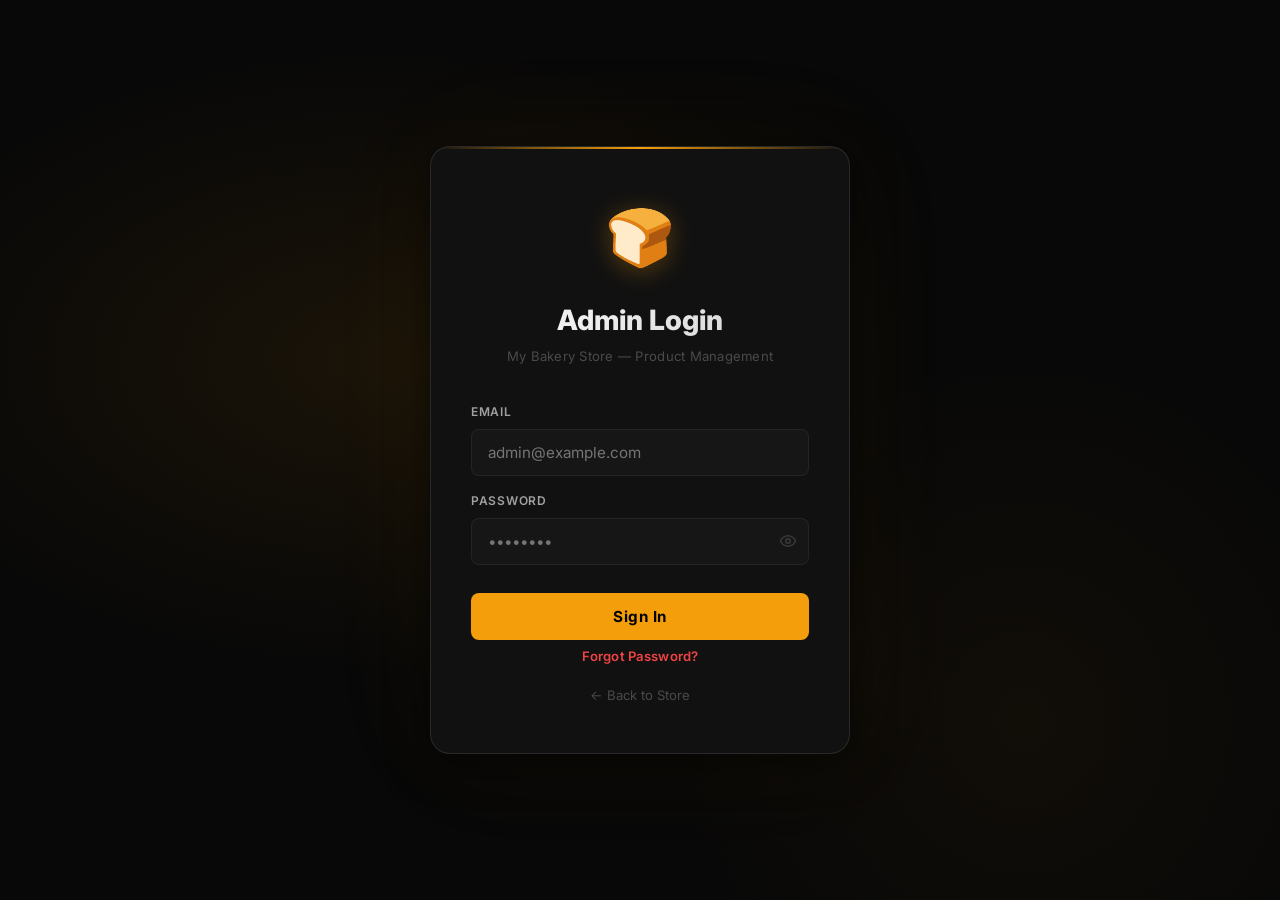
==== admin.html @ 483d3523 "feat(admin): add full admin panel with Firebase auth and product management - admin.html: dark-theme" ====
<!DOCTYPE html>
<html lang="en">

<head>
    <meta charset="UTF-8">
    <meta name="viewport" content="width=device-width, initial-scale=1.0">
    <title>Admin Panel — My Bakery Store</title>
    <meta name="robots" content="noindex, nofollow">
    <link href="https://fonts.googleapis.com/css2?family=Inter:wght@300;400;500;600;700&display=swap" rel="stylesheet">
    <link rel="stylesheet" href="admin.css">
</head>

<body>

    <!-- ===================== LOGIN SCREEN ===================== -->
    <div id="loginScreen" class="login-screen">
        <div class="login-card">
            <div class="login-logo">🍞</div>
            <h1>Admin Login</h1>
            <p class="login-subtitle">My Bakery Store — Product Management</p>

            <div id="loginError" class="login-error" style="display:none;"></div>

            <form id="loginForm">
                <div class="form-group">
                    <label for="adminEmail">Email</label>
                    <input type="email" id="adminEmail" placeholder="admin@example.com" required autocomplete="email">
                </div>
                <div class="form-group">
                    <label for="adminPassword">Password</label>
                    <div class="password-wrapper">
                        <input type="password" id="adminPassword" placeholder="••••••••" required autocomplete="current-password">
                        <span class="password-toggle" onclick="togglePasswordVisibility('adminPassword', this)" title="Show password"><svg xmlns="http://www.w3.org/2000/svg" width="18" height="18" viewBox="0 0 24 24" fill="none" stroke="currentColor" stroke-width="2" stroke-linecap="round" stroke-linejoin="round"><path d="M2 12s3-7 10-7 10 7 10 7-3 7-10 7-10-7-10-7Z"/><circle cx="12" cy="12" r="3"/></svg></span>
                    </div>
                </div>
                <button type="submit" id="loginBtn" class="login-btn">
                    <span id="loginBtnText">Sign In</span>
                </button>
                <div id="forgotMsg" class="forgot-msg" style="display:none;"></div>
            </form>

            <button type="button" id="forgotPasswordBtn" class="forgot-password-link forgot-password-red">Forgot Password?</button>

            <!-- Forgot Password Confirmation Box (login page) -->
            <div id="forgotConfirmBox" class="forgot-confirm-box" style="display:none;">
                <p>A reset link will be sent to:<br><strong id="forgotConfirmEmailText"></strong></p>
                <div class="forgot-confirm-btns">
                    <button type="button" id="forgotCancelConfirmBtn" class="btn-forgot-cancel">Cancel</button>
                    <button type="button" id="forgotSendBtn" class="btn-forgot-send">Send Reset Link</button>
                </div>
            </div>
            <div id="forgotMsg" class="forgot-msg" style="display:none;"></div>

            <a href="index.html" class="back-to-store-link">
                ← Back to Store
            </a>
        </div>
    </div>

    <!-- ===================== DASHBOARD ===================== -->
    <div id="dashboard" class="dashboard" style="display:none;">

        <!-- TOP HEADER -->
        <header class="admin-header">
            <div class="admin-header-left">
                <div class="admin-logo">🍞</div>
                <div>
                    <div class="admin-title">Bakery Admin</div>
                    <div class="admin-subtitle">Product Management</div>
                </div>
            </div>
            <div class="admin-header-right">
                <!-- Profile dropdown trigger -->
                <div class="admin-profile" id="adminProfile">
                    <div class="admin-avatar" id="adminAvatarBtn">
                        <span class="admin-avatar-icon">👤</span>
                    </div>
                    <div class="admin-profile-info" id="adminAvatarBtn2">
                        <span class="admin-role-badge">ADMIN</span>
                        <span id="adminEmailDisplay" class="admin-user-email"></span>
                    </div>
                    <span class="admin-chevron">▾</span>

                    <!-- Dropdown menu -->
                    <div class="admin-dropdown" id="adminDropdown">
                        <div class="admin-dropdown-header">
                            <div class="dropdown-avatar">👤</div>
                            <div>
                                <div class="dropdown-role">Administrator</div>
                                <div id="adminDropdownEmail" class="dropdown-email"></div>
                            </div>
                        </div>
                        <div class="admin-dropdown-divider"></div>
                        <button class="admin-dropdown-item" id="accountSettingsBtn">
                            <span>⚙️</span> Account Settings
                        </button>
                        <a href="index.html" class="admin-dropdown-item">
                            <span>🏪</span> View Store
                        </a>
                        <div class="admin-dropdown-divider"></div>
                        <button class="admin-dropdown-item danger" id="logoutBtn">
                            <span>🚪</span> Sign Out
                        </button>
                    </div>
                </div>
            </div>
        </header>

        <!-- MAIN CONTENT -->
        <main class="admin-main">

            <!-- STATS ROW -->
            <div class="stats-row">
                <div class="stat-card">
                    <div class="stat-icon">📦</div>
                    <div class="stat-info">
                        <span id="statTotal" class="stat-number">—</span>
                        <span class="stat-label">Total Products</span>
                    </div>
                </div>
                <div class="stat-card in-stock">
                    <div class="stat-icon">✅</div>
                    <div class="stat-info">
                        <span id="statInStock" class="stat-number">—</span>
                        <span class="stat-label">In Stock</span>
                    </div>
                </div>
                <div class="stat-card oos">
                    <div class="stat-icon">🚫</div>
                    <div class="stat-info">
                        <span id="statOutOfStock" class="stat-number">—</span>
                        <span class="stat-label">Out of Stock</span>
                    </div>
                </div>
            </div>

            <!-- ACTION ROW -->
            <div class="action-row">
                <h2 class="section-title">Product Inventory</h2>
                <div class="action-buttons">
                    <button id="seedBtn" class="btn-seed" title="Populate Firestore with all products from the original website">
                        🌱 Seed Initial Products
                    </button>
                    <button id="addProductBtn" class="btn-add">+ Add New Product</button>
                </div>
            </div>

            <!-- FILTER ROW -->
            <div class="admin-filter-row">
                <!-- Honeypot to absorb Chrome's aggressive autofill -->
                <input type="email" name="fake_email" style="display:none" aria-hidden="true" autocomplete="username">
                <input type="password" name="fake_password" style="display:none" aria-hidden="true" autocomplete="current-password">
                
                <input type="text" id="adminSearch" class="admin-search" placeholder="🔍  Search products by name..." 
                       autocomplete="off" spellcheck="false"
                       readonly onfocus="this.removeAttribute('readonly');" 
                       onblur="if(this.value==='') this.setAttribute('readonly', 'readonly');">
                <select id="adminCompanyFilter" class="admin-filter-select">
                    <option value="all">All Categories</option>
                    <!-- dynamically populated -->
                </select>
                <button id="manageCategoriesBtn" class="btn-manage-cat" title="Add or remove categories">
                    ⚙️ <span class="btn-manage-cat-label">Categories</span>
                </button>
            </div>

            <!-- PRODUCT TABLE -->
            <div class="table-container">
                <table class="product-table">
                    <thead>
                        <tr>
                            <th>Image</th>
                            <th>Product Name</th>
                            <th>Price</th>
                            <th>Unit</th>
                            <th>Company</th>
                            <th>Stock</th>
                            <th>Actions</th>
                        </tr>
                    </thead>
                    <tbody id="productTableBody"></tbody>
                </table>
                <div id="tableLoadingState" class="table-state">⏳ Loading products from database…</div>
                <div id="tableEmptyState" class="table-state" style="display:none;">
                    No products found. Click <strong>"Seed Initial Products"</strong> to get started, or add products manually.
                </div>
            </div>

        </main>
    </div>

    <!-- ===================== ADD / EDIT PRODUCT MODAL ===================== -->
    <div id="productModal" class="modal-overlay" style="display:none;" aria-modal="true" role="dialog">
        <div class="modal-card">
            <div class="modal-header">
                <h2 id="modalTitle">Add New Product</h2>
                <button class="modal-close-btn" id="modalCloseBtn" aria-label="Close modal">×</button>
            </div>
            <form id="productForm">
                <input type="hidden" id="productDocId">
                <div class="modal-grid">
                    <div class="form-group">
                        <label for="productName">Product Name *</label>
                        <input type="text" id="productName" placeholder="e.g., Osmania Cookies" required>
                    </div>
                    <div class="form-group">
                        <label for="productPrice">Price (₹) *</label>
                        <input type="number" id="productPrice" placeholder="e.g., 170" min="0" required>
                    </div>
                    <div class="form-group">
                        <label for="productUnit">Unit *</label>
                        <input type="text" id="productUnit" placeholder="e.g., Jar, Packet, Gatta">
                    </div>
                    <div class="form-group">
                        <label for="productCompany">Category / Company</label>
                        <select id="productCompany">
                            <!-- dynamically populated -->
                        </select>
                    </div>
                    <div class="form-group full-width">
                        <label>Product Image</label>
                        <div class="img-upload-area" id="imgUploadArea">
                            <div class="img-preview-wrap" id="imgPreviewWrap" style="display:none;">
                                <img id="imgPreview" src="" alt="Preview" class="img-preview">
                                <button type="button" id="imgRemoveBtn" class="img-remove-btn" title="Remove image">×</button>
                            </div>
                            <div class="img-placeholder" id="imgPlaceholder">
                                <span class="img-upload-icon">📷</span>
                                <span class="img-upload-text">Click or drag & drop to upload</span>
                                <span class="img-upload-sub">JPG, PNG, WEBP — max 5 MB</span>
                            </div>
                            <input type="file" id="productImgFile" accept="image/*" class="img-file-input">
                        </div>
                        <div id="imgUploadProgress" class="img-upload-progress" style="display:none;">
                            <div class="img-progress-bar" id="imgProgressBar"></div>
                        </div>
                        <small id="imgUploadStatus"></small>
                        <!-- Hidden field stores the final URL saved to Firestore -->
                        <input type="hidden" id="productImgSrc">
                    </div>
                    <div class="form-group full-width">
                        <label for="productDescription">Description (optional)</label>
                        <input type="text" id="productDescription" placeholder="e.g., 1 gatta (12 pcs)  |  MRP: 40">
                    </div>
                    <div class="form-group full-width">
                        <label class="toggle-label">
                            <span>In Stock</span>
                            <div class="toggle-switch">
                                <input type="checkbox" id="productInStock" checked>
                                <span class="toggle-slider"></span>
                            </div>
                        </label>
                    </div>
                </div>
                <div class="modal-actions">
                    <button type="button" id="cancelModalBtn" class="btn-cancel">Cancel</button>
                    <button type="submit" id="saveProductBtn" class="btn-save">Save Product</button>
                </div>
            </form>
        </div>
    </div>

    <!-- ===================== DELETE CONFIRM MODAL ===================== -->
    <div id="deleteModal" class="modal-overlay" style="display:none;" aria-modal="true" role="dialog">
        <div class="modal-card modal-small">
            <div class="modal-header">
                <h2>Delete Product</h2>
            </div>
            <p class="delete-confirm-text">
                Are you sure you want to permanently delete <strong id="deleteProductName"></strong>?
                This action <em>cannot</em> be undone.
            </p>
            <div class="modal-actions">
                <button id="cancelDeleteBtn" class="btn-cancel">Cancel</button>
                <button id="confirmDeleteBtn" class="btn-delete-confirm">Yes, Delete</button>
            </div>
        </div>
    </div>

    <!-- ===================== ACCOUNT SETTINGS MODAL ===================== -->
    <div id="accountSettingsModal" class="modal-overlay" style="display:none;" aria-modal="true" role="dialog">
        <div class="modal-card modal-small">
            <div class="modal-header">
                <h2>⚙️ Account Settings</h2>
                <button class="modal-close-btn" id="accountSettingsCloseBtn" aria-label="Close">×</button>
            </div>

            <!-- Tabs -->
            <div class="settings-tabs">
                <button class="settings-tab active" data-tab="email">Update Email</button>
                <button class="settings-tab" data-tab="password">Change Password</button>
            </div>

            <!-- Tab: Update Email -->
            <div class="settings-panel" id="tab-email">
                <div class="settings-field">
                    <label>New Email Address</label>
                    <input type="email" id="newEmailInput" placeholder="new@example.com">
                </div>
                <div class="settings-field">
                    <label>Current Password (required)</label>
                    <div class="password-wrapper">
                        <input type="password" id="reAuthPasswordEmail" placeholder="••••••••" autocomplete="new-password">
                        <span class="password-toggle" onclick="togglePasswordVisibility('reAuthPasswordEmail', this)" title="Show password"><svg xmlns="http://www.w3.org/2000/svg" width="18" height="18" viewBox="0 0 24 24" fill="none" stroke="currentColor" stroke-width="2" stroke-linecap="round" stroke-linejoin="round"><path d="M2 12s3-7 10-7 10 7 10 7-3 7-10 7-10-7-10-7Z"/><circle cx="12" cy="12" r="3"/></svg></span>
                    </div>
                </div>
                <div id="emailSettingsMsg" class="settings-msg"></div>
                <div class="modal-actions">
                    <button type="button" id="cancelAccountBtn" class="btn-cancel">Cancel</button>
                    <button type="button" id="updateEmailBtn" class="btn-save">Update Email</button>
                </div>
            </div>

            <!-- Tab: Change Password -->
            <div class="settings-panel" id="tab-password" style="display:none;">
                <div class="settings-field">
                    <label>Current Password</label>
                    <div class="password-wrapper">
                        <input type="password" id="currentPasswordInput" placeholder="••••••••" autocomplete="new-password">
                        <span class="password-toggle" onclick="togglePasswordVisibility('currentPasswordInput', this)" title="Show password"><svg xmlns="http://www.w3.org/2000/svg" width="18" height="18" viewBox="0 0 24 24" fill="none" stroke="currentColor" stroke-width="2" stroke-linecap="round" stroke-linejoin="round"><path d="M2 12s3-7 10-7 10 7 10 7-3 7-10 7-10-7-10-7Z"/><circle cx="12" cy="12" r="3"/></svg></span>
                    </div>
                </div>
                <div class="settings-field">
                    <label>New Password</label>
                    <div class="password-wrapper">
                        <input type="password" id="newPasswordInput" placeholder="Min 8 chars, letters & numbers" autocomplete="new-password">
                        <span class="password-toggle" onclick="togglePasswordVisibility('newPasswordInput', this)" title="Show password"><svg xmlns="http://www.w3.org/2000/svg" width="18" height="18" viewBox="0 0 24 24" fill="none" stroke="currentColor" stroke-width="2" stroke-linecap="round" stroke-linejoin="round"><path d="M2 12s3-7 10-7 10 7 10 7-3 7-10 7-10-7-10-7Z"/><circle cx="12" cy="12" r="3"/></svg></span>
                    </div>
                </div>
                <div class="settings-field">
                    <label>Confirm New Password</label>
                    <div class="password-wrapper">
                        <input type="password" id="confirmPasswordInput" placeholder="Repeat new password" autocomplete="new-password">
                        <span class="password-toggle" onclick="togglePasswordVisibility('confirmPasswordInput', this)" title="Show password"><svg xmlns="http://www.w3.org/2000/svg" width="18" height="18" viewBox="0 0 24 24" fill="none" stroke="currentColor" stroke-width="2" stroke-linecap="round" stroke-linejoin="round"><path d="M2 12s3-7 10-7 10 7 10 7-3 7-10 7-10-7-10-7Z"/><circle cx="12" cy="12" r="3"/></svg></span>
                    </div>
                </div>
                <div id="passwordSettingsMsg" class="settings-msg"></div>
                <div class="modal-actions">
                    <button type="button" id="cancelAccountBtn2" class="btn-cancel">Cancel</button>
                    <button type="button" id="updatePasswordBtn" class="btn-save">Change Password</button>
                </div>
                <div style="text-align:center; padding: 4px 24px 16px;">
                    <button type="button" id="forgotPasswordModalBtn" class="forgot-password-link forgot-password-red">Forgot Password?</button>
                    <!-- Confirmation box for modal -->
                    <div id="forgotModalConfirmBox" class="forgot-confirm-box" style="display:none;">
                        <p>A reset link will be sent to:<br><strong id="forgotModalConfirmEmailText"></strong></p>
                        <div class="forgot-confirm-btns">
                            <button type="button" id="forgotModalCancelBtn" class="btn-forgot-cancel">Cancel</button>
                            <button type="button" id="forgotModalSendBtn" class="btn-forgot-send">Send Reset Link</button>
                        </div>
                    </div>
                    <div id="forgotPasswordModalMsg" class="forgot-msg" style="display:none; margin: 8px 0 0;"></div>
                </div>
            </div>
        </div>
    </div>

    <!-- ===================== MANAGE CATEGORIES MODAL ===================== -->
    <div id="categoriesModal" class="modal-overlay" style="display:none;" aria-modal="true" role="dialog">
        <div class="modal-card modal-small">
            <div class="modal-header">
                <h2>Manage Categories</h2>
                <button class="modal-close-btn" id="categoriesModalCloseBtn" aria-label="Close">×</button>
            </div>
            <p class="cat-modal-hint">These categories appear as filters and in the product form.</p>
            <div id="categoriesList" class="categories-list">
                <!-- dynamically populated -->
            </div>
            <div class="cat-add-row">
                <input type="text" id="newCategoryInput" class="cat-input" placeholder="e.g., Britannia, Local...">
                <button id="addCategoryBtn" class="btn-add-cat">+ Add</button>
            </div>
            <div class="modal-actions">
                <button id="categoriesModalDoneBtn" class="btn-save">Done</button>
            </div>
        </div>
    </div>

    <!-- ===================== FIREBASE SDKs (compat mode — no npm needed) ===================== -->
    <script src="https://www.gstatic.com/firebasejs/10.14.1/firebase-app-compat.js"></script>
    <script src="https://www.gstatic.com/firebasejs/10.14.1/firebase-firestore-compat.js"></script>
    <script src="https://www.gstatic.com/firebasejs/10.14.1/firebase-auth-compat.js"></script>
    <script src="https://www.gstatic.com/firebasejs/10.14.1/firebase-storage-compat.js"></script>

    <!-- Shared Firebase config + initialisation -->
    <script src="firebase-config.js"></script>

    <!-- Admin panel logic -->
    <script src="admin.js"></script>

</body>

</html>
---- admin.css ----
/* ============================================================
   Admin Panel — My Bakery Store
   Premium dark theme | Full redesign
   ============================================================ */

@import url('https://fonts.googleapis.com/css2?family=Inter:wght@300;400;500;600;700;800&display=swap');

*, *::before, *::after { box-sizing: border-box; margin: 0; padding: 0; }

:root {
    --bg:           #080808;
    --bg-2:         #0f0f0f;
    --bg-card:      #111111;
    --bg-card-2:    #181818;
    --bg-input:     #161616;
    --bg-hover:     #1e1e1e;
    --border:       rgba(255,255,255,0.06);
    --border-light: rgba(255,255,255,0.1);
    --accent:       #f59e0b;
    --accent-dark:  #d97706;
    --accent-glow:  rgba(245,158,11,0.18);
    --danger:       #ef4444;
    --danger-glow:  rgba(239,68,68,0.15);
    --success:      #10b981;
    --success-glow: rgba(16,185,129,0.15);
    --info:         #60a5fa;
    --text:         #f5f5f5;
    --text-sub:     #a0a0a0;
    --text-muted:   #4a4a4a;
    --font:         'Inter', -apple-system, BlinkMacSystemFont, sans-serif;
    --radius:       14px;
    --radius-sm:    8px;
    --radius-lg:    20px;
    --shadow:       0 8px 40px rgba(0,0,0,0.6);
    --shadow-card:  0 2px 16px rgba(0,0,0,0.4);
    --transition:   0.2s ease;
}

html { scroll-behavior: smooth; }

body {
    font-family: var(--font);
    background: var(--bg);
    color: var(--text);
    min-height: 100vh;
    font-size: 14px;
    line-height: 1.5;
    -webkit-font-smoothing: antialiased;
}

/* ============================================================
   SCROLLBAR
   ============================================================ */
::-webkit-scrollbar { width: 6px; height: 6px; }
::-webkit-scrollbar-track { background: var(--bg); }
::-webkit-scrollbar-thumb { background: #2a2a2a; border-radius: 99px; }
::-webkit-scrollbar-thumb:hover { background: #3a3a3a; }

/* ============================================================
   LOGIN SCREEN
   ============================================================ */

.login-screen {
    min-height: 100vh;
    display: flex;
    align-items: center;
    justify-content: center;
    padding: 20px;
    background:
        radial-gradient(ellipse 60% 50% at 30% 40%, rgba(245,158,11,0.08) 0%, transparent 70%),
        radial-gradient(ellipse 40% 60% at 80% 80%, rgba(245,158,11,0.04) 0%, transparent 70%),
        var(--bg);
}

.login-card {
    background: var(--bg-card);
    border: 1px solid var(--border-light);
    border-radius: var(--radius-lg);
    padding: 48px 40px;
    width: 100%;
    max-width: 420px;
    box-shadow: var(--shadow), 0 0 120px rgba(245,158,11,0.06);
    text-align: center;
    position: relative;
    overflow: hidden;
}

.login-card::before {
    content: '';
    position: absolute;
    top: 0; left: 0; right: 0;
    height: 2px;
    background: linear-gradient(90deg, transparent, var(--accent), transparent);
}

.login-logo {
    font-size: 3.5rem;
    display: block;
    margin-bottom: 20px;
    filter: drop-shadow(0 4px 12px rgba(245,158,11,0.3));
}

.login-card h1 {
    font-size: 1.75rem;
    font-weight: 800;
    margin-bottom: 6px;
    background: linear-gradient(135deg, #fff 0%, #d1d1d1 100%);
    -webkit-background-clip: text;
    -webkit-text-fill-color: transparent;
    background-clip: text;
}

.login-subtitle {
    color: var(--text-muted);
    font-size: 0.82rem;
    margin-bottom: 36px;
    letter-spacing: 0.02em;
}

.login-error {
    background: rgba(239,68,68,0.08);
    border: 1px solid rgba(239,68,68,0.25);
    color: #fca5a5;
    padding: 11px 14px;
    border-radius: var(--radius-sm);
    font-size: 0.84rem;
    margin-bottom: 20px;
    text-align: left;
    line-height: 1.5;
}

.login-card .form-group { margin-bottom: 16px; text-align: left; }

.login-card label {
    display: block;
    font-size: 0.75rem;
    font-weight: 600;
    color: var(--text-sub);
    margin-bottom: 8px;
    letter-spacing: 0.06em;
    text-transform: uppercase;
}

.login-card input {
    width: 100%;
    padding: 13px 16px;
    background: var(--bg-input);
    border: 1px solid var(--border);
    border-radius: var(--radius-sm);
    color: var(--text);
    font-size: 0.95rem;
    font-family: var(--font);
    transition: border-color var(--transition), box-shadow var(--transition);
    outline: none;
}

.login-card input:focus {
    border-color: var(--accent);
    box-shadow: 0 0 0 3px var(--accent-glow);
}

/* Fix browser autofill background color */
input:-webkit-autofill,
input:-webkit-autofill:hover, 
input:-webkit-autofill:focus, 
input:-webkit-autofill:active {
    -webkit-box-shadow: 0 0 0 50px #161616 inset !important;
    -webkit-text-fill-color: #f1f1f1 !important;
    transition: background-color 5000s ease-in-out 0s;
}

.password-wrapper {
    position: relative;
    display: flex;
    align-items: center;
    width: 100%;
}
.password-wrapper input {
    padding-right: 40px !important;
}
.password-toggle {
    position: absolute;
    right: 12px;
    cursor: pointer;
    font-size: 1.1rem;
    color: var(--text-muted);
    user-select: none;
    transition: opacity var(--transition);
    display: flex;
    align-items: center;
    justify-content: center;
    height: 100%;
    opacity: 0.7;
}
.password-toggle:hover {
    opacity: 1;
}

.login-btn {
    width: 100%;
    padding: 14px;
    background: var(--accent);
    color: #000;
    border: none;
    border-radius: var(--radius-sm);
    font-size: 0.95rem;
    font-weight: 700;
    cursor: pointer;
    margin-top: 12px;
    font-family: var(--font);
    transition: background var(--transition), transform 0.1s, box-shadow var(--transition);
    letter-spacing: 0.03em;
}

.login-btn:hover { background: var(--accent-dark); box-shadow: 0 4px 20px rgba(245,158,11,0.4); }
.login-btn:active { transform: scale(0.98); }
.login-btn:disabled { opacity: 0.5; cursor: not-allowed; transform: none; box-shadow: none; }

.forgot-password-link {
    display: block;
    width: 100%;
    background: none;
    border: none;
    color: var(--text-muted);
    font-size: 0.82rem;
    font-family: var(--font);
    cursor: pointer;
    padding: 8px 0 0;
    text-align: center;
    transition: color var(--transition);
}
.forgot-password-link:hover { color: var(--accent); }

.forgot-password-red { 
    color: #ef4444 !important;
    font-weight: 600 !important;
    letter-spacing: 0.01em;
    transition: color 0.2s ease, text-shadow 0.2s ease, transform 0.15s ease !important;
    display: inline-block !important;
    width: auto !important;
}
.forgot-password-red:hover { 
    color: #ff7070 !important; 
    text-shadow: 0 0 14px rgba(239, 68, 68, 0.6);
    transform: scale(1.05) !important;
}

.forgot-msg {
    font-size: 0.82rem;
    font-family: var(--font);
    padding: 10px 14px;
    border-radius: var(--radius-sm);
    margin-top: 12px;
    text-align: center;
}
.forgot-msg.success { background: rgba(16,185,129,0.12); color: #10b981; border: 1px solid rgba(16,185,129,0.25); }
.forgot-msg.error   { background: rgba(239,68,68,0.1);  color: #f87171;  border: 1px solid rgba(239,68,68,0.2); }

/* Forgot password confirmation step */
.forgot-confirm-box {
    background: rgba(255,255,255,0.04);
    border: 1px solid var(--border-light);
    border-radius: var(--radius-sm);
    padding: 14px 16px;
    margin-top: 10px;
    font-size: 0.83rem;
    color: var(--text-sub);
    text-align: center;
    line-height: 1.6;
}
.forgot-confirm-box strong {
    color: var(--text);
    word-break: break-all;
}
.forgot-confirm-btns {
    display: flex;
    gap: 8px;
    justify-content: center;
    margin-top: 12px;
}
.btn-forgot-send {
    padding: 7px 16px;
    background: var(--accent);
    color: #000;
    border: none;
    border-radius: var(--radius-sm);
    font-size: 0.8rem;
    font-weight: 700;
    font-family: var(--font);
    cursor: pointer;
    transition: background var(--transition);
}
.btn-forgot-send:hover { background: var(--accent-dark); }
.btn-forgot-send:disabled { opacity: 0.5; cursor: not-allowed; }
.btn-forgot-cancel {
    padding: 7px 14px;
    background: transparent;
    color: var(--text-muted);
    border: 1px solid var(--border);
    border-radius: var(--radius-sm);
    font-size: 0.8rem;
    font-family: var(--font);
    cursor: pointer;
    transition: color var(--transition), border-color var(--transition);
}
.btn-forgot-cancel:hover { color: var(--text); border-color: var(--border-light); }

/* ============================================================
   DASHBOARD LAYOUT
   ============================================================ */

.dashboard { min-height: 100vh; display: flex; flex-direction: column; }

/* ── HEADER ── */
.admin-header {
    background: rgba(17,17,17,0.9);
    backdrop-filter: blur(20px);
    -webkit-backdrop-filter: blur(20px);
    border-bottom: 1px solid var(--border);
    padding: 0 28px;
    height: 60px;
    display: flex;
    align-items: center;
    justify-content: space-between;
    position: sticky;
    top: 0;
    z-index: 200;
}

.admin-header-left { display: flex; align-items: center; gap: 12px; }

.admin-logo {
    width: 36px;
    height: 36px;
    background: linear-gradient(135deg, var(--accent) 0%, var(--accent-dark) 100%);
    border-radius: 10px;
    display: flex;
    align-items: center;
    justify-content: center;
    font-size: 1.2rem;
    box-shadow: 0 4px 12px rgba(245,158,11,0.3);
    flex-shrink: 0;
}

.admin-title {
    font-size: 1rem;
    font-weight: 700;
    color: var(--text);
    line-height: 1.2;
    letter-spacing: -0.01em;
}

.admin-subtitle {
    font-size: 0.68rem;
    color: var(--text-muted);
    letter-spacing: 0.03em;
    font-weight: 400;
}

.admin-header-right { display: flex; align-items: center; }

/* ── Profile Dropdown Trigger ── */
.admin-profile {
    display: flex;
    align-items: center;
    gap: 10px;
    cursor: pointer;
    padding: 6px 10px;
    border-radius: var(--radius-sm);
    border: 1px solid transparent;
    transition: all var(--transition);
    position: relative;
    user-select: none;
}
.admin-profile:hover { background: var(--bg-hover); border-color: var(--border); }

.admin-avatar {
    width: 34px;
    height: 34px;
    border-radius: 50%;
    background: linear-gradient(135deg, var(--accent) 0%, var(--accent-dark) 100%);
    display: flex;
    align-items: center;
    justify-content: center;
    font-size: 1rem;
    flex-shrink: 0;
    box-shadow: 0 2px 8px rgba(245,158,11,0.3);
}

.admin-avatar-icon { line-height: 1; }

.admin-profile-info {
    display: flex;
    flex-direction: column;
    align-items: flex-start;
    gap: 1px;
}

.admin-role-badge {
    font-size: 0.6rem;
    font-weight: 800;
    letter-spacing: 0.12em;
    color: var(--accent);
    line-height: 1;
}

.admin-user-email {
    font-size: 0.73rem;
    color: var(--text-muted);
    max-width: 140px;
    overflow: hidden;
    text-overflow: ellipsis;
    white-space: nowrap;
    line-height: 1;
}

.admin-chevron {
    font-size: 0.7rem;
    color: var(--text-muted);
    transition: transform var(--transition);
    margin-left: -4px;
}
.admin-profile:hover .admin-chevron { color: var(--text-sub); }

/* ── Dropdown Menu ── */
.admin-dropdown {
    position: absolute;
    top: calc(100% + 8px);
    right: 0;
    min-width: 220px;
    background: var(--bg-card);
    border: 1px solid var(--border-light);
    border-radius: var(--radius);
    box-shadow: 0 16px 40px rgba(0,0,0,0.6);
    z-index: 600;
    opacity: 0;
    transform: translateY(-8px) scale(0.97);
    pointer-events: none;
    transition: opacity 0.18s ease, transform 0.18s ease;
    overflow: hidden;
}
.admin-dropdown.open {
    opacity: 1;
    transform: translateY(0) scale(1);
    pointer-events: all;
}

.admin-dropdown-header {
    display: flex;
    align-items: center;
    gap: 12px;
    padding: 16px 16px 12px;
}

.dropdown-avatar {
    width: 40px;
    height: 40px;
    border-radius: 50%;
    background: linear-gradient(135deg, var(--accent) 0%, var(--accent-dark) 100%);
    display: flex;
    align-items: center;
    justify-content: center;
    font-size: 1.2rem;
    flex-shrink: 0;
}

.dropdown-role {
    font-size: 0.78rem;
    font-weight: 700;
    color: var(--text);
}

.dropdown-email {
    font-size: 0.72rem;
    color: var(--text-muted);
    overflow: hidden;
    text-overflow: ellipsis;
    white-space: nowrap;
    max-width: 140px;
}

.admin-dropdown-divider {
    height: 1px;
    background: var(--border);
    margin: 2px 0;
}

.admin-dropdown-item {
    display: flex;
    align-items: center;
    gap: 10px;
    width: 100%;
    padding: 11px 16px;
    background: transparent;
    border: none;
    color: var(--text-sub);
    font-size: 0.84rem;
    font-family: var(--font);
    font-weight: 500;
    cursor: pointer;
    text-align: left;
    text-decoration: none;
    transition: background var(--transition), color var(--transition);
}
.admin-dropdown-item:hover { background: var(--bg-hover); color: var(--text); }
.admin-dropdown-item.danger { color: var(--danger); }
.admin-dropdown-item.danger:hover { background: var(--danger-glow); }

/* ── Back to Store link on login ── */
.back-to-store-link {
    display: block;
    text-align: center;
    margin-top: 20px;
    font-size: 0.82rem;
    color: var(--text-muted);
    text-decoration: none;
    transition: color var(--transition);
}
.back-to-store-link:hover { color: var(--accent); }

/* ── Account Settings Modal ── */
.settings-tabs {
    display: flex;
    gap: 0;
    padding: 0 24px;
    border-bottom: 1px solid var(--border);
    margin-bottom: 20px;
}

.settings-tab {
    padding: 10px 16px;
    background: transparent;
    border: none;
    border-bottom: 2px solid transparent;
    color: var(--text-muted);
    font-size: 0.82rem;
    font-weight: 600;
    cursor: pointer;
    font-family: var(--font);
    transition: color var(--transition), border-color var(--transition);
    white-space: nowrap;
}
.settings-tab:hover { color: var(--text-sub); }
.settings-tab.active { color: var(--accent); border-bottom-color: var(--accent); }

.settings-panel { padding: 0; }

.settings-field {
    display: flex;
    flex-direction: column;
    gap: 7px;
    margin: 0 24px 14px;
}
.settings-field label {
    font-size: 0.72rem;
    font-weight: 700;
    color: var(--text-muted);
    text-transform: uppercase;
    letter-spacing: 0.06em;
}
.settings-field input {
    padding: 10px 13px;
    background: var(--bg-input);
    border: 1px solid var(--border);
    border-radius: var(--radius-sm);
    color: var(--text);
    font-size: 0.88rem;
    font-family: var(--font);
    outline: none;
    transition: border-color var(--transition), box-shadow var(--transition);
    width: 100%;
}
.settings-field input::placeholder { color: var(--text-muted); }
.settings-field input:focus { border-color: var(--accent); box-shadow: 0 0 0 3px var(--accent-glow); }
.settings-field input:disabled { opacity: 0.5; cursor: not-allowed; }

.settings-info-box {
    margin: 0 24px 16px;
    background: rgba(96,165,250,0.08);
    border: 1px solid rgba(96,165,250,0.2);
    border-radius: var(--radius-sm);
    padding: 12px 14px;
    font-size: 0.82rem;
    color: var(--text-sub);
    line-height: 1.6;
}
.settings-info-box strong { color: var(--text); }

.settings-msg {
    margin: 0 24px 8px;
    font-size: 0.82rem;
    min-height: 18px;
    line-height: 1.5;
    border-radius: var(--radius-sm);
    padding: 0;
    transition: all 0.2s;
}
.settings-msg.error   { color: #f87171; }
.settings-msg.success { color: #34d399; }


/* ── MAIN ── */
.admin-main {
    flex: 1;
    padding: 28px 28px 60px;
    max-width: 1440px;
    margin: 0 auto;
    width: 100%;
}

/* ============================================================
   STATS ROW
   ============================================================ */

.stats-row {
    display: grid;
    grid-template-columns: repeat(3, 1fr);
    gap: 14px;
    margin-bottom: 28px;
}

.stat-card {
    background: var(--bg-card);
    border: 1px solid var(--border);
    border-radius: var(--radius);
    padding: 20px 22px;
    display: flex;
    align-items: center;
    gap: 16px;
    transition: border-color var(--transition), transform var(--transition);
    position: relative;
    overflow: hidden;
}

.stat-card::after {
    content: '';
    position: absolute;
    inset: 0;
    border-radius: var(--radius);
    opacity: 0;
    transition: opacity var(--transition);
}

.stat-card:hover { transform: translateY(-1px); }

.stat-card.in-stock { border-color: rgba(16,185,129,0.2); }
.stat-card.in-stock::after { background: radial-gradient(circle at top right, rgba(16,185,129,0.04), transparent 60%); opacity: 1; }

.stat-card.oos { border-color: rgba(239,68,68,0.2); }
.stat-card.oos::after { background: radial-gradient(circle at top right, rgba(239,68,68,0.04), transparent 60%); opacity: 1; }

.stat-icon {
    width: 44px;
    height: 44px;
    border-radius: 12px;
    display: flex;
    align-items: center;
    justify-content: center;
    font-size: 1.3rem;
    flex-shrink: 0;
    background: var(--bg-card-2);
}

.stat-card:not(.in-stock):not(.oos) .stat-icon { background: rgba(245,158,11,0.1); }
.stat-card.in-stock .stat-icon { background: rgba(16,185,129,0.1); }
.stat-card.oos .stat-icon { background: rgba(239,68,68,0.1); }

.stat-info { position: relative; z-index: 1; }

.stat-number {
    display: block;
    font-size: 2rem;
    font-weight: 800;
    line-height: 1;
    margin-bottom: 4px;
    letter-spacing: -0.02em;
}

.stat-card:not(.in-stock):not(.oos) .stat-number { color: var(--accent); }
.stat-card.in-stock .stat-number { color: var(--success); }
.stat-card.oos .stat-number { color: var(--danger); }

.stat-label {
    font-size: 0.68rem;
    color: var(--text-muted);
    text-transform: uppercase;
    letter-spacing: 0.08em;
    font-weight: 600;
}

/* ============================================================
   ACTION ROW
   ============================================================ */

.action-row {
    display: flex;
    align-items: center;
    justify-content: space-between;
    margin-bottom: 16px;
    gap: 12px;
    flex-wrap: wrap;
}

.section-title {
    font-size: 1.1rem;
    font-weight: 700;
    color: var(--text);
    letter-spacing: -0.01em;
}

.action-buttons { display: flex; gap: 10px; align-items: center; }

.btn-add {
    display: inline-flex;
    align-items: center;
    gap: 6px;
    padding: 9px 18px;
    background: var(--accent);
    color: #000;
    border: none;
    border-radius: var(--radius-sm);
    font-size: 0.84rem;
    font-weight: 700;
    cursor: pointer;
    font-family: var(--font);
    transition: background var(--transition), box-shadow var(--transition), transform 0.1s;
    white-space: nowrap;
}
.btn-add:hover { background: var(--accent-dark); box-shadow: 0 4px 18px rgba(245,158,11,0.35); }
.btn-add:active { transform: scale(0.97); }

.btn-seed {
    display: inline-flex;
    align-items: center;
    gap: 6px;
    padding: 9px 18px;
    background: transparent;
    border: 1px solid rgba(16,185,129,0.3);
    color: var(--success);
    border-radius: var(--radius-sm);
    font-size: 0.84rem;
    font-weight: 500;
    cursor: pointer;
    font-family: var(--font);
    transition: all var(--transition);
    white-space: nowrap;
}
.btn-seed:hover { background: var(--success-glow); border-color: var(--success); }
.btn-seed:disabled { opacity: 0.4; cursor: not-allowed; }

/* ============================================================
   FILTER ROW
   ============================================================ */

.admin-filter-row {
    display: flex;
    gap: 10px;
    margin-bottom: 16px;
}

.admin-search {
    flex: 1;
    padding: 10px 14px;
    background: var(--bg-card);
    border: 1px solid var(--border);
    border-radius: var(--radius-sm);
    color: var(--text);
    font-size: 0.88rem;
    font-family: var(--font);
    transition: border-color var(--transition), box-shadow var(--transition);
    outline: none;
    min-width: 0;
}
.admin-search::placeholder { color: var(--text-muted); }
.admin-search:focus { border-color: var(--accent); box-shadow: 0 0 0 3px var(--accent-glow); }

.admin-filter-select {
    padding: 10px 14px;
    background: var(--bg-card);
    border: 1px solid var(--border);
    border-radius: var(--radius-sm);
    color: var(--text);
    font-size: 0.88rem;
    font-family: var(--font);
    cursor: pointer;
    outline: none;
    transition: border-color var(--transition);
    min-width: 140px;
}
.admin-filter-select:focus { border-color: var(--accent); }
.admin-filter-select option { background: #1a1a1a; }

/* ============================================================
   PRODUCT TABLE
   ============================================================ */

.table-container {
    background: var(--bg-card);
    border: 1px solid var(--border);
    border-radius: var(--radius);
    overflow: hidden;
}

.product-table { width: 100%; border-collapse: collapse; }

.product-table thead {
    background: var(--bg-card-2);
    border-bottom: 1px solid var(--border);
}

.product-table th {
    padding: 12px 16px;
    text-align: left;
    font-size: 0.68rem;
    font-weight: 700;
    text-transform: uppercase;
    letter-spacing: 0.08em;
    color: var(--text-muted);
    white-space: nowrap;
}

.product-table td {
    padding: 12px 16px;
    border-bottom: 1px solid var(--border);
    font-size: 0.88rem;
    vertical-align: middle;
}

.product-table tbody tr:last-child td { border-bottom: none; }
.product-table tbody tr { transition: background var(--transition); }
.product-table tbody tr:hover { background: var(--bg-hover); }

.table-prod-img {
    width: 48px;
    height: 48px;
    object-fit: cover;
    border-radius: 10px;
    background: var(--bg-card-2);
    display: block;
    border: 1px solid var(--border);
}

.table-prod-name { font-weight: 600; margin-bottom: 2px; font-size: 0.88rem; }
.table-prod-desc { font-size: 0.72rem; color: var(--text-muted); }

/* Stock badge */
.stock-badge {
    display: inline-flex;
    align-items: center;
    gap: 5px;
    padding: 4px 10px;
    border-radius: 99px;
    font-size: 0.72rem;
    font-weight: 700;
    letter-spacing: 0.02em;
    white-space: nowrap;
}
.stock-badge.in  { background: rgba(16,185,129,0.1); color: #34d399; border: 1px solid rgba(16,185,129,0.2); }
.stock-badge.out { background: rgba(239,68,68,0.1); color: #f87171; border: 1px solid rgba(239,68,68,0.2); }

/* Row action buttons */
.row-actions { display: flex; gap: 6px; align-items: center; flex-wrap: nowrap; }

.btn-action {
    display: inline-flex;
    align-items: center;
    gap: 4px;
    padding: 5px 10px;
    border-radius: 6px;
    border: 1px solid var(--border-light);
    background: transparent;
    color: var(--text-sub);
    cursor: pointer;
    font-size: 0.76rem;
    font-family: var(--font);
    font-weight: 500;
    transition: all 0.15s ease;
    white-space: nowrap;
}
.btn-action:hover { background: var(--bg-hover); color: var(--text); }

.btn-action.edit   { color: var(--accent); border-color: rgba(245,158,11,0.25); }
.btn-action.edit:hover { background: var(--accent-glow); }

.btn-action.del    { color: var(--danger); border-color: rgba(239,68,68,0.25); }
.btn-action.del:hover { background: var(--danger-glow); }

.btn-action.stock-out { color: #fb923c; border-color: rgba(251,146,60,0.25); }
.btn-action.stock-out:hover { background: rgba(251,146,60,0.1); }

.btn-action.stock-in { color: var(--success); border-color: rgba(16,185,129,0.25); }
.btn-action.stock-in:hover { background: var(--success-glow); }

/* Empty / loading states */
.table-state {
    text-align: center;
    padding: 60px 20px;
    color: var(--text-muted);
    font-size: 0.9rem;
    line-height: 1.7;
}

/* ============================================================
   MODALS
   ============================================================ */

.modal-overlay {
    position: fixed;
    inset: 0;
    background: rgba(0,0,0,0.75);
    backdrop-filter: blur(8px);
    -webkit-backdrop-filter: blur(8px);
    display: flex;
    align-items: center;
    justify-content: center;
    z-index: 500;
    padding: 16px;
}

.modal-card {
    background: var(--bg-card);
    border: 1px solid var(--border-light);
    border-radius: var(--radius-lg);
    width: 100%;
    max-width: 600px;
    max-height: 92vh;
    overflow-y: auto;
    box-shadow: var(--shadow);
    animation: modalPop 0.22s cubic-bezier(0.34, 1.56, 0.64, 1);
    position: relative;
}

.modal-card::before {
    content: '';
    position: absolute;
    top: 0; left: 0; right: 0;
    height: 1px;
    background: linear-gradient(90deg, transparent, var(--accent), transparent);
    border-radius: var(--radius-lg) var(--radius-lg) 0 0;
}

.modal-card.modal-small { max-width: 420px; }

@keyframes modalPop {
    from { transform: scale(0.93) translateY(16px); opacity: 0; }
    to   { transform: scale(1) translateY(0);       opacity: 1; }
}

.modal-header {
    display: flex;
    align-items: center;
    justify-content: space-between;
    padding: 22px 24px 0;
    margin-bottom: 20px;
}

.modal-header h2 {
    font-size: 1.1rem;
    font-weight: 700;
    letter-spacing: -0.01em;
}

.modal-close-btn {
    background: var(--bg-card-2);
    border: 1px solid var(--border);
    color: var(--text-muted);
    font-size: 1.2rem;
    cursor: pointer;
    line-height: 1;
    padding: 0;
    width: 30px;
    height: 30px;
    display: flex;
    align-items: center;
    justify-content: center;
    border-radius: 8px;
    transition: all var(--transition);
    flex-shrink: 0;
}
.modal-close-btn:hover { color: var(--text); background: var(--bg-hover); border-color: var(--border-light); }

/* Modal form grid */
.modal-grid {
    display: grid;
    grid-template-columns: 1fr 1fr;
    gap: 14px;
    padding: 0 24px;
}

.modal-grid .form-group { display: flex; flex-direction: column; gap: 7px; }
.modal-grid .form-group.full-width { grid-column: 1 / -1; }

.modal-grid label {
    font-size: 0.72rem;
    font-weight: 700;
    color: var(--text-muted);
    text-transform: uppercase;
    letter-spacing: 0.06em;
}

.modal-grid input,
.modal-grid select {
    padding: 10px 13px;
    background: var(--bg-input);
    border: 1px solid var(--border);
    border-radius: var(--radius-sm);
    color: var(--text);
    font-size: 0.88rem;
    font-family: var(--font);
    transition: border-color var(--transition), box-shadow var(--transition);
    outline: none;
    width: 100%;
}
.modal-grid input::placeholder { color: var(--text-muted); }
.modal-grid input:focus,
.modal-grid select:focus {
    border-color: var(--accent);
    box-shadow: 0 0 0 3px var(--accent-glow);
}
.modal-grid select option { background: #1a1a1a; }
.modal-grid small { font-size: 0.72rem; color: var(--text-muted); }

/* Toggle switch */
.toggle-label {
    display: flex;
    align-items: center;
    justify-content: space-between;
    cursor: pointer;
    padding: 10px 0 2px;
    font-size: 0.88rem;
    font-weight: 500;
    color: var(--text-sub);
}

.toggle-switch { position: relative; width: 44px; height: 24px; flex-shrink: 0; }
.toggle-switch input { opacity: 0; width: 0; height: 0; position: absolute; }

.toggle-slider {
    position: absolute;
    inset: 0;
    background: #2a2a2a;
    border-radius: 24px;
    transition: background 0.25s;
    cursor: pointer;
    border: 1px solid var(--border-light);
}
.toggle-slider::after {
    content: '';
    position: absolute;
    width: 18px;
    height: 18px;
    background: #fff;
    border-radius: 50%;
    top: 2px;
    left: 2px;
    transition: transform 0.25s;
    box-shadow: 0 1px 4px rgba(0,0,0,0.5);
}
.toggle-switch input:checked + .toggle-slider { background: var(--success); border-color: var(--success); }
.toggle-switch input:checked + .toggle-slider::after { transform: translateX(20px); }

/* Modal actions */
.modal-actions {
    display: flex;
    justify-content: flex-end;
    gap: 10px;
    padding: 20px 24px 24px;
}

.btn-cancel {
    padding: 9px 18px;
    background: transparent;
    border: 1px solid var(--border-light);
    color: var(--text-sub);
    border-radius: var(--radius-sm);
    cursor: pointer;
    font-size: 0.84rem;
    font-family: var(--font);
    font-weight: 500;
    transition: all var(--transition);
}
.btn-cancel:hover { border-color: var(--text-sub); color: var(--text); background: var(--bg-hover); }

.btn-save {
    padding: 9px 22px;
    background: var(--accent);
    color: #000;
    border: none;
    border-radius: var(--radius-sm);
    cursor: pointer;
    font-size: 0.84rem;
    font-weight: 700;
    font-family: var(--font);
    transition: background var(--transition), box-shadow var(--transition);
}
.btn-save:hover { background: var(--accent-dark); box-shadow: 0 4px 14px rgba(245,158,11,0.3); }
.btn-save:disabled { opacity: 0.45; cursor: not-allowed; box-shadow: none; }

.btn-delete-confirm {
    padding: 9px 22px;
    background: var(--danger);
    color: #fff;
    border: none;
    border-radius: var(--radius-sm);
    cursor: pointer;
    font-size: 0.84rem;
    font-weight: 700;
    font-family: var(--font);
    transition: background var(--transition), box-shadow var(--transition);
}
.btn-delete-confirm:hover { background: #dc2626; box-shadow: 0 4px 14px rgba(239,68,68,0.3); }

.delete-confirm-text {
    color: var(--text-sub);
    font-size: 0.88rem;
    line-height: 1.7;
    padding: 0 24px 8px;
}
.delete-confirm-text strong { color: var(--text); font-weight: 600; }

/* ============================================================
   MANAGE CATEGORIES BUTTON
   ============================================================ */

.btn-manage-cat {
    display: inline-flex;
    align-items: center;
    gap: 5px;
    padding: 9px 14px;
    background: var(--bg-card);
    border: 1px solid var(--border-light);
    color: var(--text-sub);
    border-radius: var(--radius-sm);
    cursor: pointer;
    font-size: 0.84rem;
    font-family: var(--font);
    font-weight: 500;
    transition: all var(--transition);
    white-space: nowrap;
    flex-shrink: 0;
}
.btn-manage-cat:hover { border-color: var(--accent); color: var(--accent); background: var(--accent-glow); }

.btn-manage-cat-label {}

/* ============================================================
   CATEGORIES MODAL CONTENT
   ============================================================ */

.cat-modal-hint {
    font-size: 0.8rem;
    color: var(--text-muted);
    padding: 0 24px 14px;
    line-height: 1.5;
}

.categories-list {
    padding: 0 24px;
    display: flex;
    flex-direction: column;
    gap: 6px;
    max-height: 240px;
    overflow-y: auto;
    margin-bottom: 14px;
}

.cat-item {
    display: flex;
    align-items: center;
    justify-content: space-between;
    background: var(--bg-card-2);
    border: 1px solid var(--border);
    border-radius: var(--radius-sm);
    padding: 9px 12px;
    transition: border-color var(--transition);
}
.cat-item:hover { border-color: var(--border-light); }

.cat-item-label {
    font-size: 0.88rem;
    font-weight: 500;
    color: var(--text);
}

.cat-item-badge {
    font-size: 0.68rem;
    font-weight: 700;
    color: var(--text-muted);
    background: var(--bg-hover);
    border: 1px solid var(--border);
    border-radius: 99px;
    padding: 2px 8px;
    text-transform: uppercase;
    letter-spacing: 0.05em;
}

.cat-item-del {
    background: transparent;
    border: 1px solid rgba(239,68,68,0.3);
    color: var(--danger);
    width: 26px;
    height: 26px;
    border-radius: 6px;
    cursor: pointer;
    font-size: 1rem;
    display: flex;
    align-items: center;
    justify-content: center;
    line-height: 1;
    transition: all var(--transition);
    flex-shrink: 0;
}
.cat-item-del:hover { background: var(--danger-glow); border-color: var(--danger); }

.cat-empty {
    text-align: center;
    color: var(--text-muted);
    font-size: 0.84rem;
    padding: 20px 0;
}

.cat-add-row {
    display: flex;
    gap: 8px;
    padding: 0 24px;
    margin-bottom: 4px;
}

.cat-input {
    flex: 1;
    padding: 10px 13px;
    background: var(--bg-input);
    border: 1px solid var(--border);
    border-radius: var(--radius-sm);
    color: var(--text);
    font-size: 0.88rem;
    font-family: var(--font);
    outline: none;
    transition: border-color var(--transition), box-shadow var(--transition);
}
.cat-input::placeholder { color: var(--text-muted); }
.cat-input:focus { border-color: var(--accent); box-shadow: 0 0 0 3px var(--accent-glow); }

.btn-add-cat {
    padding: 10px 16px;
    background: var(--accent);
    color: #000;
    border: none;
    border-radius: var(--radius-sm);
    font-size: 0.84rem;
    font-weight: 700;
    cursor: pointer;
    font-family: var(--font);
    transition: background var(--transition);
    white-space: nowrap;
}
.btn-add-cat:hover { background: var(--accent-dark); }


/* ============================================================
   IMAGE UPLOAD WIDGET
   ============================================================ */

.img-upload-area {
    border: 2px dashed var(--border-light);
    border-radius: var(--radius-sm);
    padding: 20px;
    text-align: center;
    cursor: pointer;
    transition: border-color var(--transition), background var(--transition);
    position: relative;
    min-height: 110px;
    display: flex;
    align-items: center;
    justify-content: center;
    background: var(--bg-input);
}
.img-upload-area:hover  { border-color: var(--accent); background: var(--accent-glow); }
.img-upload-area.drag-over { border-color: var(--accent); background: rgba(245,158,11,0.1); }

.img-placeholder {
    display: flex;
    flex-direction: column;
    align-items: center;
    gap: 5px;
    pointer-events: none;
}
.img-upload-icon { font-size: 1.8rem; }
.img-upload-text { font-size: 0.84rem; color: var(--text-sub); font-weight: 500; }
.img-upload-sub  { font-size: 0.72rem; color: var(--text-muted); }

.img-preview-wrap {
    position: relative;
    display: none;
    align-items: center;
    justify-content: center;
    width: 100%;
}
.img-preview {
    max-height: 150px;
    max-width: 100%;
    border-radius: 8px;
    object-fit: contain;
    display: block;
    margin: 0 auto;
}
.img-remove-btn {
    position: absolute;
    top: -8px; right: -8px;
    width: 24px; height: 24px;
    border-radius: 50%;
    background: var(--danger);
    color: #fff;
    border: none;
    cursor: pointer;
    font-size: 0.9rem;
    display: flex;
    align-items: center;
    justify-content: center;
    font-weight: 700;
    transition: background var(--transition), transform 0.15s;
    z-index: 3;
}
.img-remove-btn:hover { background: #dc2626; transform: scale(1.1); }

.img-file-input {
    position: absolute;
    inset: 0;
    opacity: 0;
    width: 100%;
    height: 100%;
    cursor: pointer;
    z-index: 1;
}

.img-upload-progress {
    height: 3px;
    background: var(--border);
    border-radius: 99px;
    margin-top: 8px;
    overflow: hidden;
}
.img-progress-bar {
    height: 100%;
    background: linear-gradient(90deg, var(--accent), var(--accent-dark));
    border-radius: 99px;
    width: 0%;
    transition: width 0.2s ease;
}

/* ============================================================
   RESPONSIVE — TABLET (900px)
   ============================================================ */

@media (max-width: 900px) {
    .admin-main { padding: 20px 20px 60px; }
    .stats-row { grid-template-columns: repeat(3, 1fr); gap: 10px; }
    .product-table th:nth-child(4),
    .product-table td:nth-child(4),
    .product-table th:nth-child(5),
    .product-table td:nth-child(5) { display: none; }
}

/* ============================================================
   RESPONSIVE — MOBILE (640px)
   ============================================================ */

@media (max-width: 640px) {
    /* ── Header ── */
    .admin-header { padding: 0 14px; }
    .admin-user-email { display: none; }
    .admin-subtitle { display: none; }
    .admin-profile-info { display: none; } /* only show avatar on mobile */
    .admin-chevron { display: none; }
    .admin-dropdown { right: -14px; } /* align dropdown to screen edge */

    /* ── Main ── */
    .admin-main { padding: 16px 14px 80px; }

    /* ── Stats: 3 compact cards in a row ── */
    .stats-row {
        grid-template-columns: repeat(3, 1fr);
        gap: 8px;
        margin-bottom: 20px;
    }

    .stat-card {
        flex-direction: column;
        align-items: flex-start;
        gap: 8px;
        padding: 14px 12px;
    }

    .stat-icon {
        width: 32px;
        height: 32px;
        border-radius: 8px;
        font-size: 1rem;
    }

    .stat-number { font-size: 1.5rem; }
    .stat-label { font-size: 0.6rem; }

    /* ── Action row ── */
    .action-row { gap: 10px; margin-bottom: 12px; }
    .section-title { font-size: 1rem; }
    .action-buttons { width: 100%; }
    .btn-add { flex: 1; justify-content: center; }

    /* ── Filter ── */
    .admin-filter-row { flex-wrap: wrap; gap: 8px; }
    .admin-search { width: 100%; }
    .admin-filter-select { flex: 1; min-width: 0; }
    .btn-manage-cat-label { display: none; } /* show icon only on mobile */
    .btn-manage-cat { padding: 9px 12px; }

    /* ── Table → Card layout ── */
    .table-container {
        border: none;
        background: transparent;
        overflow: visible;
    }

    .product-table, .product-table tbody,
    .product-table tr, .product-table td {
        display: block;
        width: 100%;
    }

    .product-table thead { display: none; }

    .product-table tbody tr {
        background: var(--bg-card);
        border: 1px solid var(--border);
        border-radius: var(--radius);
        margin-bottom: 10px;
        padding: 14px;
        transition: border-color var(--transition);
    }
    .product-table tbody tr:hover { border-color: var(--border-light); background: var(--bg-card); }

    .product-table td {
        padding: 0;
        border: none;
        font-size: 0.88rem;
    }

    /* ── Card inner layout ── */
    /* Row 1: Image + Name/Desc (flex row) */
    .product-table td:nth-child(1) {
        float: left;
        margin-right: 12px;
        margin-bottom: 0;
    }

    .product-table td:nth-child(2) {
        overflow: hidden;
        margin-bottom: 8px;
    }

    .table-prod-img {
        width: 52px;
        height: 52px;
        border-radius: 10px;
    }

    /* Price + unit in one line */
    .product-table td:nth-child(3) {
        display: inline;
        font-weight: 700;
        color: var(--accent);
        font-size: 1rem;
    }

    .product-table td:nth-child(4) {
        display: inline;
        color: var(--text-muted);
        font-size: 0.78rem;
        margin-left: 6px;
    }

    /* Company below price */
    .product-table td:nth-child(5) {
        display: block;
        clear: left;
        font-size: 0.75rem;
        color: var(--text-muted);
        margin-top: 4px;
    }

    /* Stock badge row */
    .product-table td:nth-child(6) {
        display: block;
        margin-top: 10px;
        padding-top: 10px;
        border-top: 1px solid var(--border);
        clear: left;
    }

    /* Action buttons — compact icon row */
    .product-table td:nth-child(7) {
        display: block;
        margin-top: 8px;
    }

    .row-actions {
        display: flex;
        gap: 6px;
        flex-wrap: nowrap;
    }

    .btn-action {
        flex: 1;
        justify-content: center;
        padding: 8px 6px;
        font-size: 0.78rem;
    }

    /* Modal */
    .modal-grid { grid-template-columns: 1fr; }
    .modal-card { border-radius: 16px; }
    .modal-actions { gap: 8px; }
    .btn-save, .btn-cancel, .btn-delete-confirm { flex: 1; justify-content: center; padding: 11px; }

    .modal-header { padding: 18px 18px 0; }
    .modal-grid { padding: 0 18px; }
    .modal-actions { padding: 16px 18px 20px; }
    .delete-confirm-text { padding: 0 18px 8px; }
}

/* ============================================================
   RESPONSIVE — SMALL MOBILE (380px)
   ============================================================ */

@media (max-width: 380px) {
    .stat-card { padding: 11px 10px; }
    .stat-number { font-size: 1.3rem; }
    .stat-label { display: none; }
    .stat-icon { width: 28px; height: 28px; font-size: 0.9rem; border-radius: 7px; }

    .btn-action { padding: 8px 4px; font-size: 0.72rem; }
}
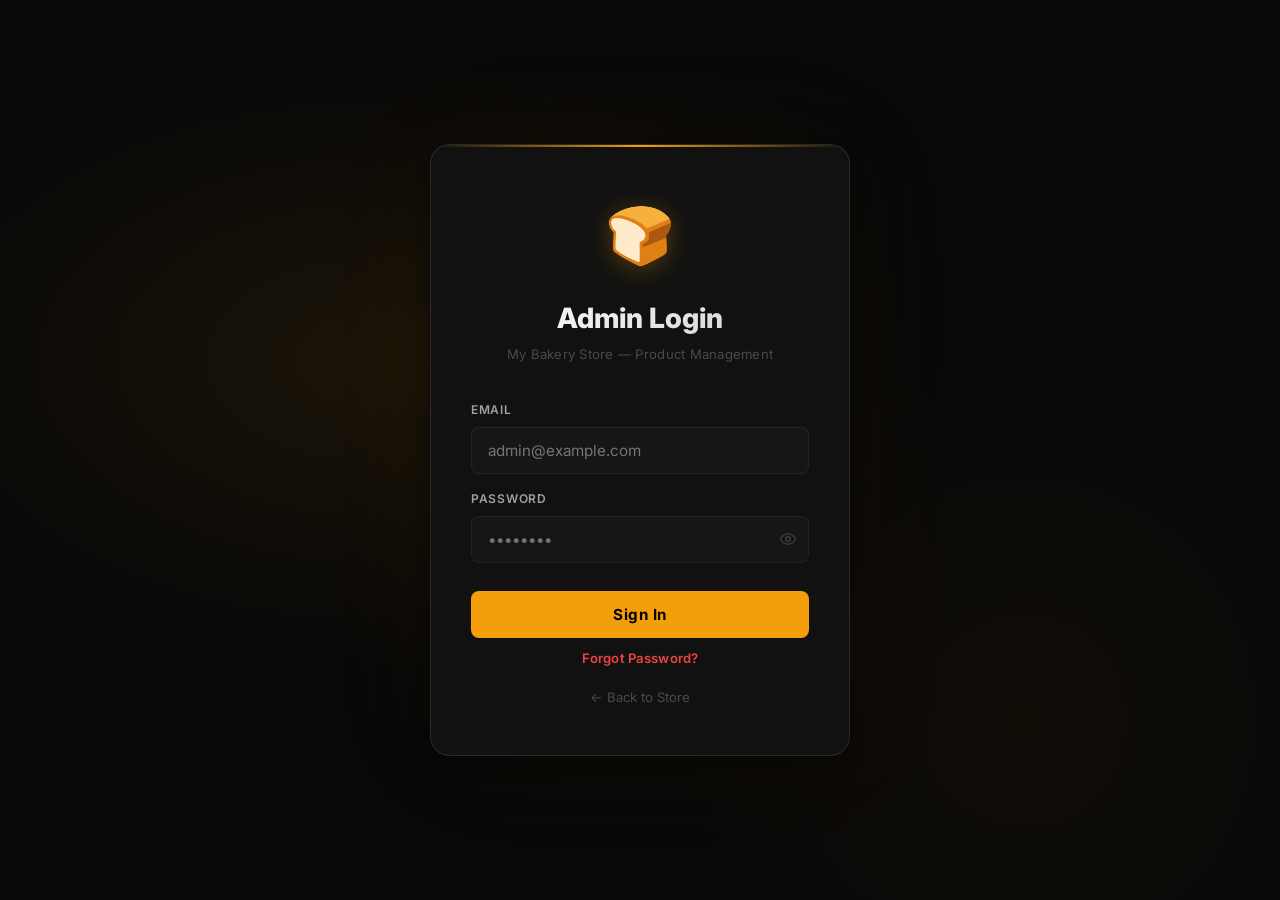
==== commit 57501024: "fix(admin): resolve left-aligned forgot password button and duplicate message IDs - Wrap forgot pass" ====
--- a/admin.html
+++ b/admin.html
@@ -36,10 +36,11 @@
                 <button type="submit" id="loginBtn" class="login-btn">
                     <span id="loginBtnText">Sign In</span>
                 </button>
-                <div id="forgotMsg" class="forgot-msg" style="display:none;"></div>
             </form>
 
-            <button type="button" id="forgotPasswordBtn" class="forgot-password-link forgot-password-red">Forgot Password?</button>
+            <div style="text-align: center; margin-top: 4px;">
+                <button type="button" id="forgotPasswordBtn" class="forgot-password-link forgot-password-red">Forgot Password?</button>
+            </div>
 
             <!-- Forgot Password Confirmation Box (login page) -->
             <div id="forgotConfirmBox" class="forgot-confirm-box" style="display:none;">
